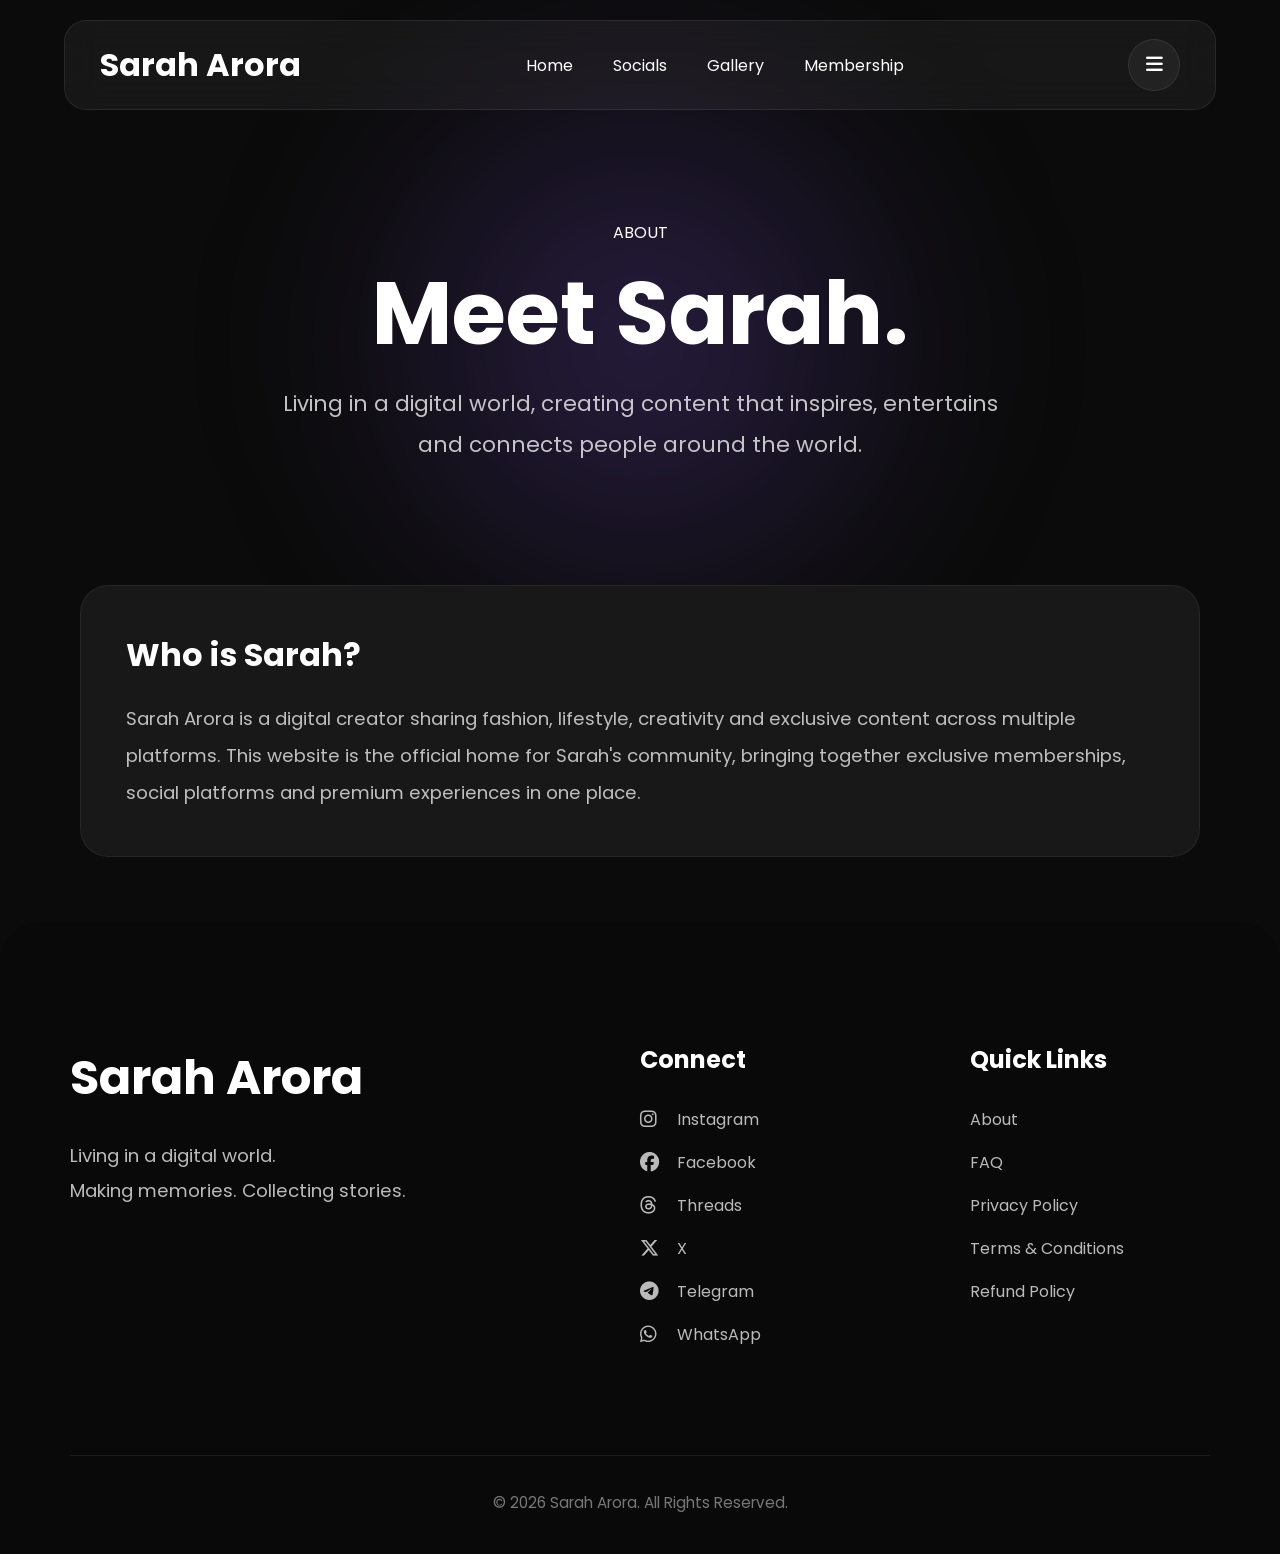
==== pages/about.html @ 8833f7be "Frontend v1.0 complete" ====
<!DOCTYPE html>
<html lang="en">

<head>

    <meta charset="UTF-8">

    <meta name="viewport" content="width=device-width, initial-scale=1.0">

    <title>About • Sarah Arora</title>

    <link rel="stylesheet" href="../css/style.css">

    <link rel="stylesheet" href="../css/animations.css">

    <link rel="stylesheet" href="../css/responsive.css">

    <link rel="stylesheet" href="../css/pages.css">

    <link rel="stylesheet"
    href="https://cdnjs.cloudflare.com/ajax/libs/font-awesome/6.7.2/css/all.min.css">

</head>

<body>

<header id="header">

    <nav class="navbar">

        <a href="../index.html" class="logo">
            Sarah Arora
        </a>

        <ul class="nav-links">

            <li><a href="../index.html">Home</a></li>

            <li><a href="../index.html#socials">Socials</a></li>

            <li><a href="../index.html#gallery">Gallery</a></li>

            <li><a href="../index.html#membership">Membership</a></li>

        </ul>

        <div class="menu-wrapper">

            <button class="menu-btn" id="menuBtn">

                <i class="fa-solid fa-bars"></i>

            </button>

            <div class="dropdown-menu" id="dropdownMenu">

                <a href="about.html">About</a>

                <a href="faq.html">FAQ</a>

                <a href="privacy.html">Privacy Policy</a>

                <a href="terms.html">Terms & Conditions</a>

                <a href="refund.html">Refund Policy</a>

                <hr>

                <a href="https://www.instagram.com/sarah_dazzling/" target="_blank" rel="noopener noreferrer">Instagram</a>

                <a href="https://www.facebook.com/profile.php?id=61591125192509" target="_blank" rel="noopener noreferrer">Facebook</a>

                <a href="https://www.threads.com/@sarah_dazzling" target="_blank" rel="noopener noreferrer">Threads</a>

                <a href="https://x.com/SarahAroralaiz" target="_blank" rel="noopener noreferrer">X</a>

                <a href="https://telegram.me/sarah_dazzling_public" target="_blank" rel="noopener noreferrer">Telegram</a>

                <a href="https://whatsapp.com/channel/0029Vb7tfOIId7nJnVP5ef2T" target="_blank" rel="noopener noreferrer">WhatsApp</a>

            </div>

        </div>

    </nav>

</header>

<main>

<section class="page-hero">

    <span class="section-tag reveal">

        ABOUT

    </span>

    <h1 class="reveal delay-1">

        Meet Sarah.

    </h1>

    <p class="reveal delay-2">

        Living in a digital world,
        creating content that inspires,
        entertains and connects people
        around the world.

    </p>

</section>

<section class="page-content">

    <div class="content-box reveal">

        <h2>

            Who is Sarah?

        </h2>

        <p>

            Sarah Arora is a digital creator sharing fashion, lifestyle,
            creativity and exclusive content across multiple platforms.

            This website is the official home for Sarah's community,
            bringing together exclusive memberships,
            social platforms and premium experiences in one place.

        </p>

    </div>

</section>

</main>

<footer>

    <div class="footer-container">

        <!-- Brand -->

        <div class="footer-column">

            <h2>Sarah Arora</h2>

            <p>
                Living in a digital world.<br>
                Making memories. Collecting stories.
            </p>

        </div>

        <!-- Socials -->

        <div class="footer-column">

            <h3>Connect</h3>

            <a href="https://www.instagram.com/sarah_dazzling/"
                target="_blank"
                rel="noopener noreferrer">
                <i class="fa-brands fa-instagram"></i>
                Instagram
            </a>

            <a href="https://www.facebook.com/profile.php?id=61591125192509"
                target="_blank"
                rel="noopener noreferrer">
                <i class="fa-brands fa-facebook"></i>
                Facebook
            </a>

            <a href="https://www.threads.com/@sarah_dazzling"
                target="_blank"
                rel="noopener noreferrer">
                <i class="fa-brands fa-threads"></i>
                Threads
            </a>

            <a href="https://x.com/SarahAroralaiz"
                target="_blank"
                rel="noopener noreferrer">
                <i class="fa-brands fa-x-twitter"></i>
                X
            </a>

            <a href="https://telegram.me/sarah_dazzling_public"
                target="_blank"
                rel="noopener noreferrer">
                <i class="fa-brands fa-telegram"></i>
                Telegram
            </a>

            <a href="https://whatsapp.com/channel/0029Vb7tfOIId7nJnVP5ef2T"
                target="_blank"
                rel="noopener noreferrer">
                <i class="fa-brands fa-whatsapp"></i>
                WhatsApp
            </a>

        </div>

        <!-- Quick Links -->

        <div class="footer-column">

            <h3>Quick Links</h3>

            <a href="about.html">About</a>

            <a href="faq.html">FAQ</a>

            <a href="privacy.html">Privacy Policy</a>

            <a href="terms.html">Terms & Conditions</a>

            <a href="refund.html">Refund Policy</a>

        </div>

    </div>

    <div class="footer-bottom">

        © 2026 Sarah Arora. All Rights Reserved.

    </div>

</footer>

<script src="../js/main.js"></script>
<script src="../js/gallery.js"></script>
<script src="../js/animations.js"></script>

</body>

</html>
---- css/style.css ----
/* ===========================
   GOOGLE FONT
=========================== */

@import url('https://fonts.googleapis.com/css2?family=Poppins:wght@300;400;500;600;700&display=swap');

/* ===========================
   RESET
=========================== */

*{
    margin:0;
    padding:0;
    box-sizing:border-box;
}

html{
    scroll-behavior:smooth;
}

body{

    font-family:'Poppins',sans-serif;

    background:#090909;

    color:#ffffff;

}

/*==========================
NAVBAR
==========================*/

header{

    position:fixed;

    top:0;

    left:0;

    width:100%;

    z-index:1000;

    transition:transform .4s ease;

}

header.hide{

    transform:translateY(-120%);

}

.navbar{

    width:90%;

    max-width:1400px;

    margin:20px auto;

    padding:18px 35px;

    display:flex;

    justify-content:space-between;

    align-items:center;

    background:rgba(255,255,255,.05);

    backdrop-filter:blur(18px);

    border:1px solid rgba(255,255,255,.08);

    border-radius:22px;

}

.logo{

    color:#fff;

    text-decoration:none;

    font-size:2rem;

    font-weight:700;

}

.nav-links{

    list-style:none;

    display:flex;

    gap:40px;

}

.nav-links a{

    text-decoration:none;

    color:#fff;

    transition:.3s;

}

.nav-links a:hover{

    color:#8b5cf6;

}

/*==========================
MENU BUTTON
==========================*/

.menu-wrapper{

    position:relative;

}

.menu-btn{

    width:52px;

    height:52px;

    border:none;

    border-radius:50%;

    background:rgba(255,255,255,.05);

    border:1px solid rgba(255,255,255,.08);

    color:#fff;

    font-size:1.2rem;

    cursor:pointer;

    transition:.35s;

}

.menu-btn:hover{

    background:#8b5cf6;

    transform:translateY(-3px) rotate(90deg);

    box-shadow:0 0 30px rgba(139,92,246,.45);

}

/*==========================
DROPDOWN
==========================*/

.dropdown-menu{

    position:absolute;

    top:70px;

    right:0;

    width:260px;

    background:rgba(18,18,18,.92);

    backdrop-filter:blur(20px);

    border:1px solid rgba(255,255,255,.08);

    border-radius:22px;

    padding:18px;

    display:flex;

    flex-direction:column;

    gap:5px;

    opacity:0;

    visibility:hidden;

    transform:translateY(-20px);

    transition:.35s ease;

}

.dropdown-menu.show{

    opacity:1;

    visibility:visible;

    transform:translateY(0);

}

.dropdown-menu a{

    color:#fff;

    text-decoration:none;

    padding:14px 16px;

    border-radius:12px;

    transition:.3s;

}

.dropdown-menu a:hover{

    background:rgba(139,92,246,.15);

    color:#8b5cf6;

    transform:translateX(8px);

}

.dropdown-menu hr{

    border:none;

    border-top:1px solid rgba(255,255,255,.08);

    margin:8px 0;

}

/* ====================================
   HERO
==================================== */

#hero{

    height:100vh;

    overflow:hidden;

    position:relative;

}

.hero-image{

    position:absolute;

    inset:0;

    will-change:transform;

}

.hero-image img{

    width:100%;

    height:100%;

    object-fit:cover;

    display:block;

}

.hero-overlay{

    position:absolute;

    inset:0;

    background:

    linear-gradient(
        to right,
        rgba(0,0,0,.15),
        rgba(0,0,0,.10),
        rgba(0,0,0,.55)
    ),

    linear-gradient(
        to top,
        rgba(0,0,0,.45),
        transparent 35%
    );

    z-index:5;

}

.hero-content{

    position:absolute;

    top:35%;

    right:3%;

    transform:translateY(-50%);

    z-index:10;

    width:700px;

    text-align:right;

}

.hero-content h1{

    font-size:10rem;

    line-height:1.0;

    font-weight:700;

    margin-bottom:10px;

    color:#f8f8f8;

}

.hero-content p{

    font-size:2rem;

    font-weight:200;

    line-height:1.8;

    color:rgba(255,255,255,.85);

}

/*====================================
HERO LOAD ANIMATION
====================================*/

.hero-title{

    opacity:0;

    transform:translateY(60px);

    animation:titleReveal .9s ease forwards;

    animation-delay:.3s;

}

.hero-subtitle{

    opacity:0;

    transform:translateY(60px);

    animation:titleReveal .9s ease forwards;

    animation-delay:.6s;

}

@keyframes titleReveal{

    from{

        opacity:0;

        transform:translateY(60px);

    }

    to{

        opacity:1;

        transform:translateY(0);

    }

}

/*====================================
INTRO SECTION
====================================*/

#intro{

    min-height:100vh;

    background:#090909;

    position:relative;

    z-index:5;

    margin-top:-120px;

    border-radius:40px 40px 0 0;

    display:flex;

    justify-content:center;

    align-items:center;

    padding:200px 40px;

}

.intro-container{

    max-width:900px;

    margin:auto;

    text-align:center;

}

.intro-tag{

    display:inline-block;

    letter-spacing:6px;

    color:#8d8d8d;

    font-size:.8rem;

    margin-bottom:20px;

    text-transform:uppercase;

}

.intro-container h2{

    font-size:5rem;

    line-height:1;

    margin-bottom:30px;

    font-weight:700;

    color:#f8f8f8;

}

.intro-container p{

    max-width:700px;

    margin:auto;

    font-size:1.5rem;

    line-height:1.9;

    font-weight:300;

    color:rgba(255,255,255,.75);

}

.delay-1{

    transition-delay:.15s;

}

.delay-2{

    transition-delay:.3s;

}

/*====================================
SOCIALS
====================================*/

#socials{

    min-height:100vh;
    background:#141414;
    position:relative;
    z-index:20;
    margin-top:-120px;
    border-radius:40px 40px 0 0;

    display:flex;
    justify-content:center;
    align-items:center;

    padding:180px 60px;

}

.socials-container{

    width:100%;
    max-width:1450px;
    text-align:center;

}

.socials-container h2{

    font-size:4.5rem;
    margin:20px 0;

}

.socials-container p{

    font-size:1.4rem;
    color:rgba(255,255,255,.7);
    margin-bottom:80px;

}

.social-grid{

    display:grid;
    grid-template-columns:repeat(3,1fr);
    gap:30px;

}

.social-card{

    position:relative;

    display:flex;
    align-items:center;
    justify-content:center;
    gap:18px;

    text-decoration:none;

    color:#fff;

    padding:35px;

    border-radius:24px;

    background:rgba(255,255,255,.05);

    border:1px solid rgba(255,255,255,.08);

    backdrop-filter:blur(18px);

    overflow:hidden;

    transition:.4s ease;

}

/* Animated Glow */

.social-card::before{

    content:"";

    position:absolute;

    inset:-2px;

    border-radius:24px;

    opacity:0;

    filter:blur(30px);

    transition:.4s;

    z-index:0;

}

/* Content */

.social-card i,
.social-card span{

    position:relative;

    z-index:2;

    transition:.35s;

}

.social-card i{

    font-size:2rem;

}

.social-card span{

    font-size:1.25rem;

    font-weight:500;

}

/* Hover */

.social-card:hover{

    transform:translateY(-12px) scale(1.02);

}

.social-card:hover i{

    transform:scale(1.25) rotate(-8deg);

}

.social-card:hover span{

    letter-spacing:1px;

}

/*==========================
INSTAGRAM
==========================*/

.instagram:hover{

    border-color:#E1306C;

}

.instagram::before{

    background:#E1306C;

}

.instagram:hover::before{

    opacity:.18;

}

.instagram:hover i{

    color:#E1306C;

}

/*==========================
FACEBOOK
==========================*/

.facebook:hover{

    border-color:#1877F2;

}

.facebook::before{

    background:#1877F2;

}

.facebook:hover::before{

    opacity:.18;

}

.facebook:hover i{

    color:#1877F2;

}

/*==========================
THREADS
==========================*/

.threads:hover{

    border-color:#ffffff;

}

.threads::before{

    background:#ffffff;

}

.threads:hover::before{

    opacity:.15;

}

/*==========================
X
==========================*/

.x:hover{

    border-color:#cccccc;

}

.x::before{

    background:#ffffff;

}

.x:hover::before{

    opacity:.15;

}

/*==========================
TELEGRAM
==========================*/

.telegram:hover{

    border-color:#229ED9;

}

.telegram::before{

    background:#229ED9;

}

.telegram:hover::before{

    opacity:.18;

}

.telegram:hover i{

    color:#229ED9;

}

/*==========================
WHATSAPP
==========================*/

.whatsapp:hover{

    border-color:#25D366;

}

.whatsapp::before{

    background:#25D366;

}

.whatsapp:hover::before{

    opacity:.18;

}

.whatsapp:hover i{

    color:#25D366;

}

.delay-3{
    transition-delay:.45s;
}

.delay-4{
    transition-delay:.60s;
}

.delay-5{
    transition-delay:.75s;
}

/*====================================
GALLERY
====================================*/

#gallery{

    min-height:100vh;

    background:#181818;

    position:relative;

    z-index:30;

    margin-top:-120px;

    border-radius:40px 40px 0 0;

    padding:180px 60px;

}

.gallery-container{

    max-width:1500px;

    margin:auto;

    text-align:center;

}

.gallery-container h2{

    font-size:4.5rem;

    margin:20px 0;

}

.gallery-container p{

    font-size:1.4rem;

    color:rgba(255,255,255,.75);

    margin-bottom:90px;

}

/*====================================
MASONRY GRID
====================================*/

.gallery-grid{

    column-count:4;

    column-gap:30px;

}

/*====================================
CARD
====================================*/

.gallery-item{

    position:relative;

    margin-bottom:30px;

    break-inside:avoid;

    cursor:zoom-in;

    transition:
        transform .45s ease,
        filter .45s ease,
        box-shadow .45s ease;

    box-shadow:
        0 15px 40px rgba(0,0,0,.28);

}

/*====================================
IMAGE WRAPPER
====================================*/

.gallery-image{

    position:relative;

    overflow:hidden;

    border-radius:24px;

}

/*====================================
IMAGE
====================================*/

.gallery-image img{

    width:100%;

    display:block;

    object-fit:cover;

    transition:
        transform .55s ease,
        filter .55s ease;

}

/*====================================
AMBIENT GLOW
====================================*/

.gallery-item::before{

    content:"";

    position:absolute;

    inset:-20px;

    border-radius:34px;

    opacity:0;

    filter:blur(60px);

    transition:.45s ease;

    z-index:-1;

}

.glow-purple::before{

    background:#8b5cf6;

}

.glow-pink::before{

    background:#ff4da6;

}

.glow-orange::before{

    background:#ff8c42;

}

.glow-blue::before{

    background:#3b82f6;

}

.glow-green::before{

    background:#22c55e;

}

.glow-red::before{

    background:#ef4444;

}

.glow-gold::before{

    background:#facc15;

}

.glow-cyan::before{

    background:#06b6d4;

}

/*====================================
HOVER
====================================*/

.gallery-item:hover{

    transform:
        translateY(-12px)
        rotate(.5deg);

    box-shadow:
        0 35px 80px rgba(0,0,0,.45);

}

.gallery-item:hover img{

    transform:scale(1.08);

    filter:
        brightness(1.08)
        saturate(1.08);

}

.gallery-item:hover::before{

    opacity:.25;

}

/*====================================
RESPONSIVE
====================================*/

@media(max-width:1200px){

    .gallery-grid{

        column-count:3;

    }

}

@media(max-width:768px){

    .gallery-grid{

        column-count:2;

    }

}

@media(max-width:500px){

    .gallery-grid{

        column-count:1;

    }

}

/*====================================
MEMBERSHIP
====================================*/

#membership{

    min-height:100vh;

    background:#101010;

    position:relative;

    z-index:40;

    margin-top:-120px;

    border-radius:40px 40px 0 0;

    display:flex;

    justify-content:center;

    align-items:center;

    padding:180px 70px;

}

.membership-container{

    width:100%;

    max-width:1450px;

    display:grid;

    grid-template-columns:1fr 1fr;

    gap:100px;

    align-items:center;

}

/*====================================
LEFT
====================================*/

.membership-left h2{

    font-size:5rem;

    line-height:1;

    margin:25px 0;

}

.membership-left p{

    max-width:560px;

    font-size:1.4rem;

    line-height:1.9;

    font-weight:300;

    color:rgba(255,255,255,.72);

    margin-bottom:50px;

}

.price{

    font-size:5.5rem;

    font-weight:700;

    color:#ffffff;

}

.price span{

    display:block;

    font-size:1.4rem;

    font-weight:300;

    color:#bfbfbf;

    margin-top:10px;

}

/*====================================
RIGHT CARD
====================================*/

.membership-right{

    background:rgba(255,255,255,.05);

    border:1px solid rgba(255,255,255,.08);

    backdrop-filter:blur(18px);

    border-radius:30px;

    padding:55px;

    transition:.45s ease;

}

.membership-right:hover{

    transform:translateY(-12px);

    border-color:#8b5cf6;

    box-shadow:0 30px 80px rgba(139,92,246,.22);

}

.membership-right h3{

    font-size:2rem;

    margin-bottom:35px;

}

.membership-right ul{

    list-style:none;

    margin-bottom:45px;

}

.membership-right li{

    font-size:1.25rem;

    padding:18px 0;

    color:rgba(255,255,255,.88);

    border-bottom:1px solid rgba(255,255,255,.06);

}

.membership-btn{

    display:flex;

    justify-content:center;

    align-items:center;

    text-decoration:none;

    width:100%;

    padding:20px;

    border-radius:18px;

    background:linear-gradient(135deg,#8b5cf6,#6d28d9);

    color:#fff;

    font-size:1.25rem;

    font-weight:600;

    transition:.35s ease;

}

.membership-btn:hover{

    transform:scale(1.03);

    box-shadow:0 0 35px rgba(139,92,246,.45);

}

/*====================================
FOOTER
====================================*/

footer{

    background:#090909;

    position:relative;

    z-index:50;

    margin-top:-120px;

    border-radius:40px 40px 0 0;

    padding:120px 70px 40px;

}

.footer-container{

    max-width:1450px;

    margin:auto;

    display:grid;

    grid-template-columns:2fr 1fr 1fr;

    gap:90px;

}

.footer-column h2{

    font-size:3rem;

    margin-bottom:25px;

}

.footer-column h3{

    font-size:1.5rem;

    margin-bottom:30px;

}

.footer-column p{

    color:rgba(255,255,255,.72);

    font-size:1.15rem;

    line-height:1.9;

    max-width:350px;

}

/* Links */

.footer-column a{

    display:flex;

    align-items:center;

    gap:15px;

    color:rgba(255,255,255,.72);

    text-decoration:none;

    margin-bottom:18px;

    transition:.35s ease;

}

.footer-column a i{

    width:22px;

    font-size:1.2rem;

    transition:.35s ease;

}

/* Hover */

.footer-column a:hover{

    color:#ffffff;

    transform:translateX(10px);

}

/* Brand Colors */

.footer-column a:hover .fa-instagram{

    color:#E1306C;

}

.footer-column a:hover .fa-facebook{

    color:#1877F2;

}

.footer-column a:hover .fa-threads{

    color:#ffffff;

}

.footer-column a:hover .fa-x-twitter{

    color:#ffffff;

}

.footer-column a:hover .fa-telegram{

    color:#229ED9;

}

.footer-column a:hover .fa-whatsapp{

    color:#25D366;

}

/* Bottom */

.footer-bottom{

    margin-top:90px;

    padding-top:35px;

    border-top:1px solid rgba(255,255,255,.08);

    text-align:center;

    color:rgba(255,255,255,.45);

    font-size:.95rem;

}

/*====================================
FLOATING SUBSCRIBE BUTTON
====================================*/

#floatingSubscribe{

    position:fixed;

    right:40px;

    bottom:40px;

    z-index:999;

    display:flex;

    justify-content:center;

    align-items:center;

    padding:18px 34px;

    border-radius:50px;

    background:linear-gradient(135deg,#8b5cf6,#6d28d9);

    color:#fff;

    text-decoration:none;

    font-size:1.05rem;

    font-weight:600;

    box-shadow:0 15px 40px rgba(139,92,246,.45);

    transition:
        opacity .35s ease,
        transform .35s ease;

}

#floatingSubscribe:hover{

    transform:translateY(-6px);

    box-shadow:0 20px 60px rgba(139,92,246,.55);

}

#floatingSubscribe.hide{

    opacity:0;

    pointer-events:none;

    transform:translateY(25px);

}

/*====================================
LOADER
====================================*/

#loader{

    position:fixed;

    inset:0;

    display:flex;

    justify-content:center;

    align-items:center;

    background:#090909;

    z-index:99999;

    transition:
        opacity .8s ease,
        visibility .8s ease;

}

#loader.hide{

    opacity:0;

    visibility:hidden;

    pointer-events:none;

}

#loader h1{

    font-size:9rem;

    line-height:.9;

    text-align:center;

    font-weight:700;

    color:#fff;

    user-select:none;

    letter-spacing:-4px;

    animation:breathe 2.5s ease-in-out infinite;

}

@keyframes breathe{

    0%{

        transform:scale(.97);

        opacity:.55;

    }

    50%{

        transform:scale(1.03);

        opacity:1;

    }

    100%{

        transform:scale(.97);

        opacity:.55;

    }

}

/*====================================
SCROLL PROGRESS BAR
====================================*/

#scrollProgress{

    position:fixed;

    top:0;

    left:0;

    width:0%;

    height:3px;

    background:linear-gradient(
        90deg,
        #8b5cf6,
        #a855f7
    );

    z-index:999999;

    transition:width .08s linear;

}
---- css/animations.css ----
/*====================================
SCROLL REVEAL
====================================*/

.reveal{

    opacity:0;

    transform:translateY(60px);

    filter:blur(10px);

    transition:

    opacity .8s ease,

    transform .8s ease,

    filter .8s ease;

}

.reveal.active{

    opacity:1;

    transform:translateY(0);

    filter:blur(0);

}
---- css/responsive.css ----
/*====================================
RESPONSIVE HERO
====================================*/

@media(max-width:1200px){

    .hero-content{

        width:520px;

        right:5%;

    }

    .hero-content h1{

        font-size:7rem;

    }

    .hero-content p{

        font-size:1.6rem;

    }

}

@media(max-width:992px){

    .hero{

        height:100vh;

    }

    .hero-content{

        width:90%;

        right:50%;

        top:58%;

        transform:translate(50%,-50%);

        text-align:center;

    }

    .hero-content h1{

        font-size:5.5rem;

    }

    .hero-content p{

        font-size:1.35rem;

        line-height:1.7;

    }

}

@media(max-width:768px){

    .hero-content h1{

        font-size:4.2rem;

    }

    .hero-content p{

        font-size:1.1rem;

    }

}

@media(max-width:480px){

    .hero-content{

        width:92%;

    }

    .hero-content h1{

        font-size:3.3rem;

        line-height:.95;

    }

    .hero-content p{

        font-size:1rem;

        line-height:1.6;

    }

}

/*====================================
RESPONSIVE INTRO
====================================*/

@media(max-width:1200px){

    #intro{

        padding:180px 50px;

    }

    .intro-container{

        max-width:800px;

    }

    .intro-container h2{

        font-size:4.2rem;

    }

    .intro-container p{

        font-size:1.3rem;

    }

}

@media(max-width:992px){

    #intro{

        padding:150px 40px;

    }

    .intro-container{

        max-width:700px;

    }

    .intro-container h2{

        font-size:3.6rem;

    }

    .intro-container p{

        font-size:1.2rem;

        line-height:1.8;

    }

}

@media(max-width:768px){

    #intro{

        padding:120px 30px;

        margin-top:-80px;

        border-radius:30px 30px 0 0;

    }

    .intro-tag{

        letter-spacing:4px;

        font-size:.75rem;

    }

    .intro-container h2{

        font-size:3rem;

    }

    .intro-container p{

        font-size:1.05rem;

        line-height:1.8;

    }

}

@media(max-width:480px){

    #intro{

        padding:100px 22px;

        margin-top:-60px;

        border-radius:24px 24px 0 0;

    }

    .intro-tag{

        letter-spacing:3px;

        font-size:.7rem;

    }

    .intro-container h2{

        font-size:2.4rem;

        margin-bottom:20px;

    }

    .intro-container p{

        font-size:.98rem;

        line-height:1.7;

    }

}

/*====================================
RESPONSIVE SOCIALS
====================================*/

@media(max-width:1200px){

    #socials{

        padding:180px 50px;

    }

    .social-grid{

        grid-template-columns:repeat(2,1fr);

        gap:25px;

    }

}

@media(max-width:992px){

    #socials{

        padding:150px 40px;

    }

    .socials-container h2{

        font-size:3.8rem;

    }

    .socials-container p{

        font-size:1.2rem;

        margin-bottom:60px;

    }

    .social-card{

        padding:30px;

    }

}

@media(max-width:768px){

    #socials{

        padding:120px 30px;

        margin-top:-80px;

        border-radius:30px 30px 0 0;

    }

    .socials-container h2{

        font-size:3rem;

    }

    .socials-container p{

        font-size:1rem;

    }

    .social-grid{

        grid-template-columns:1fr;

        gap:20px;

    }

    .social-card{

        justify-content:flex-start;

        padding:24px 28px;

    }

    .social-card i{

        font-size:1.7rem;

    }

    .social-card span{

        font-size:1.1rem;

    }

}

@media(max-width:480px){

    #socials{

        padding:100px 22px;

        margin-top:-60px;

        border-radius:24px 24px 0 0;

    }

    .socials-container h2{

        font-size:2.4rem;

    }

    .socials-container p{

        font-size:.95rem;

        margin-bottom:45px;

    }

    .social-card{

        padding:22px;

        border-radius:18px;

    }

    .social-card i{

        font-size:1.5rem;

    }

    .social-card span{

        font-size:1rem;

    }

}

/*====================================
RESPONSIVE GALLERY
====================================*/

@media(max-width:1200px){

    #gallery{

        padding:180px 50px;

    }

    .gallery-grid{

        column-count:3;

        column-gap:24px;

    }

}

@media(max-width:992px){

    #gallery{

        padding:150px 40px;

    }

    .gallery-container h2{

        font-size:3.8rem;

    }

    .gallery-container p{

        font-size:1.2rem;

        margin-bottom:60px;

    }

    .gallery-grid{

        column-count:2;

        column-gap:22px;

    }

    .gallery-item{

        margin-bottom:22px;

    }

}

@media(max-width:768px){

    #gallery{

        padding:120px 30px;

        margin-top:-80px;

        border-radius:30px 30px 0 0;

    }

    .gallery-container h2{

        font-size:3rem;

    }

    .gallery-container p{

        font-size:1rem;

        margin-bottom:45px;

    }

    .gallery-grid{

        column-count:2;

        column-gap:16px;

    }

    .gallery-item{

        margin-bottom:16px;

    }

    .gallery-image{

        border-radius:18px;

    }

}

@media(max-width:480px){

    #gallery{

        padding:100px 20px;

        margin-top:-60px;

        border-radius:24px 24px 0 0;

    }

    .gallery-container h2{

        font-size:2.4rem;

    }

    .gallery-container p{

        font-size:.95rem;

        margin-bottom:35px;

    }

    .gallery-grid{

        column-count:2;

        column-gap:12px;

    }

    .gallery-item{

        margin-bottom:12px;

    }

    .gallery-image{

        border-radius:14px;

    }

}

/*====================================
RESPONSIVE MEMBERSHIP
====================================*/

@media(max-width:1200px){

    #membership{

        padding:180px 50px;

    }

    .membership-container{

        gap:70px;

    }

    .membership-left h2{

        font-size:4.3rem;

    }

}

@media(max-width:992px){

    #membership{

        padding:150px 40px;

    }

    .membership-container{

        grid-template-columns:1fr;

        gap:60px;

    }

    .membership-left{

        text-align:center;

    }

    .membership-left p{

        max-width:700px;

        margin:0 auto 45px;

    }

    .price{

        font-size:5rem;

    }

    .membership-right{

        max-width:700px;

        margin:auto;

        width:100%;

    }

}

@media(max-width:768px){

    #membership{

        padding:120px 30px;

        margin-top:-80px;

        border-radius:30px 30px 0 0;

    }

    .membership-left h2{

        font-size:3.3rem;

    }

    .membership-left p{

        font-size:1.1rem;

        line-height:1.8;

    }

    .price{

        font-size:4rem;

    }

    .price span{

        font-size:1.1rem;

    }

    .membership-right{

        padding:35px;

        border-radius:24px;

    }

    .membership-right h3{

        font-size:1.8rem;

    }

    .membership-right li{

        font-size:1.05rem;

        padding:16px 0;

    }

    .membership-btn{

        padding:18px;

        font-size:1.1rem;

    }

}

@media(max-width:480px){

    #membership{

        padding:100px 20px;

        margin-top:-60px;

        border-radius:24px 24px 0 0;

    }

    .membership-left h2{

        font-size:2.6rem;

    }

    .membership-left p{

        font-size:.95rem;

    }

    .price{

        font-size:3.4rem;

    }

    .price span{

        font-size:1rem;

    }

    .membership-right{

        padding:25px;

        border-radius:20px;

    }

    .membership-right h3{

        font-size:1.5rem;

    }

    .membership-right li{

        font-size:.95rem;

    }

    .membership-btn{

        font-size:1rem;

        padding:16px;

    }

}

/*====================================
RESPONSIVE FOOTER
====================================*/

@media(max-width:1200px){

    footer{

        padding:110px 50px 40px;

    }

    .footer-container{

        gap:60px;

    }

}

@media(max-width:992px){

    footer{

        padding:100px 40px 35px;

    }

    .footer-container{

        grid-template-columns:1fr;

        gap:55px;

        text-align:center;

    }

    .footer-column p{

        margin:auto;

    }

    .footer-column a{

        justify-content:center;

    }

}

@media(max-width:768px){

    footer{

        padding:80px 30px 30px;

        margin-top:-80px;

        border-radius:30px 30px 0 0;

    }

    .footer-column h2{

        font-size:2.4rem;

    }

    .footer-column h3{

        font-size:1.35rem;

    }

    .footer-column p{

        font-size:1rem;

        line-height:1.8;

    }

    .footer-column a{

        font-size:1rem;

        margin-bottom:14px;

    }

    .footer-bottom{

        margin-top:60px;

        padding-top:25px;

        font-size:.9rem;

    }

}

@media(max-width:480px){

    footer{

        padding:70px 20px 25px;

        margin-top:-60px;

        border-radius:24px 24px 0 0;

    }

    .footer-column h2{

        font-size:2rem;

    }

    .footer-column h3{

        font-size:1.2rem;

    }

    .footer-column p{

        font-size:.95rem;

    }

    .footer-column a{

        font-size:.95rem;

        gap:10px;

    }

    .footer-column a i{

        font-size:1rem;

    }

    .footer-bottom{

        margin-top:45px;

        font-size:.8rem;

    }

}

/*====================================
RESPONSIVE NAVBAR
====================================*/

@media(max-width:992px){

    .navbar{

        width:94%;

        padding:16px 22px;

    }

    .logo{

        font-size:1.6rem;

    }

    .nav-links{

        display:none;

    }

    .menu-btn{

        width:48px;

        height:48px;

        font-size:1.1rem;

    }

    .dropdown-menu{

        width:100%;

        max-width:320px;

        right:0;

        top:65px;

    }

}

@media(max-width:768px){

    .navbar{

        width:95%;

        margin:15px auto;

        padding:14px 18px;

        border-radius:18px;

    }

    .logo{

        font-size:1.4rem;

    }

    .menu-btn{

        width:44px;

        height:44px;

        font-size:1rem;

    }

    .dropdown-menu{

        width:calc(100vw - 40px);

        max-width:none;

        right:0;

        border-radius:20px;

        padding:16px;

    }

    .dropdown-menu a{

        padding:16px;

        font-size:1rem;

    }

}

@media(max-width:480px){

    .navbar{

        width:94%;

        padding:12px 16px;

        border-radius:16px;

    }

    .logo{

        font-size:1.2rem;

    }

    .menu-btn{

        width:42px;

        height:42px;

    }

    .dropdown-menu{

        width:calc(100vw - 30px);

        top:60px;

        padding:14px;

        border-radius:18px;

    }

    .dropdown-menu a{

        padding:15px;

        font-size:.95rem;

        border-radius:10px;

    }

}
---- css/pages.css ----
/*==================================================
PAGE STYLES
==================================================*/

body{

    background:#0b0b0b;

    color:#fff;

}

/*==================================================
PAGE HERO
==================================================*/

.page-hero{

    position:relative;

    min-height:65vh;

    display:flex;

    flex-direction:column;

    justify-content:center;

    align-items:center;

    text-align:center;

    padding:220px 40px 120px;

    overflow:hidden;

}

/* Animated Background Glow */

.page-hero::before{

    content:"";

    position:absolute;

    width:700px;

    height:700px;

    border-radius:50%;

    background:radial-gradient(circle,#8b5cf640 0%,transparent 70%);

    filter:blur(80px);

    animation:heroGlow 8s ease-in-out infinite alternate;

}

@keyframes heroGlow{

    from{

        transform:translateY(-40px) scale(.9);

    }

    to{

        transform:translateY(40px) scale(1.15);

    }

}

.page-hero>*{

    position:relative;

    z-index:2;

}

.page-hero h1{

    font-size:5.5rem;

    line-height:1;

    margin:25px 0;

    color:#fff;

}

.page-hero p{

    max-width:760px;

    font-size:1.35rem;

    line-height:1.9;

    color:rgba(255,255,255,.75);

}

/*==================================================
CONTENT
==================================================*/

.page-content{

    position:relative;

    max-width:1200px;

    margin:auto;

    padding:0 40px 150px;

}

/*==================================================
CARDS
==================================================*/

.content-box,

.faq-item{

    position:relative;

    overflow:hidden;

    background:#181818;

    border:1px solid rgba(255,255,255,.06);

    border-radius:28px;

    padding:45px;

    margin-bottom:35px;

    transition:.45s ease;

}

/* Purple Ambient Glow */

.content-box::before,

.faq-item::before{

    content:"";

    position:absolute;

    inset:-40px;

    background:#8b5cf6;

    filter:blur(90px);

    opacity:0;

    transition:.45s;

    z-index:0;

}

.content-box>*,

.faq-item>*{

    position:relative;

    z-index:2;

}

.content-box:hover,

.faq-item:hover{

    transform:translateY(-10px);

    border-color:#8b5cf6;

    box-shadow:

        0 35px 80px rgba(0,0,0,.35);

}

.content-box:hover::before,

.faq-item:hover::before{

    opacity:.12;

}

/*==================================================
HEADINGS
==================================================*/

.content-box h2{

    font-size:2rem;

    margin-bottom:22px;

    color:#fff;

}

.faq-item h3{

    font-size:1.7rem;

    margin-bottom:18px;

    color:#fff;

}

/*==================================================
TEXT
==================================================*/

.content-box p,

.faq-item p{

    font-size:1.15rem;

    line-height:2;

    color:rgba(255,255,255,.72);

}

/*==================================================
CUSTOM SCROLLBAR
==================================================*/

::-webkit-scrollbar{

    width:10px;

}

::-webkit-scrollbar-track{

    background:#111;

}

::-webkit-scrollbar-thumb{

    background:#8b5cf6;

    border-radius:50px;

}

::-webkit-scrollbar-thumb:hover{

    background:#a855f7;

}

/*==================================================
RESPONSIVE
==================================================*/

@media(max-width:900px){

    .page-hero{

        padding:180px 25px 80px;

    }

    .page-hero h1{

        font-size:3.8rem;

    }

    .page-hero p{

        font-size:1.1rem;

    }

    .page-content{

        padding:0 20px 100px;

    }

    .content-box,

    .faq-item{

        padding:30px;

    }

}
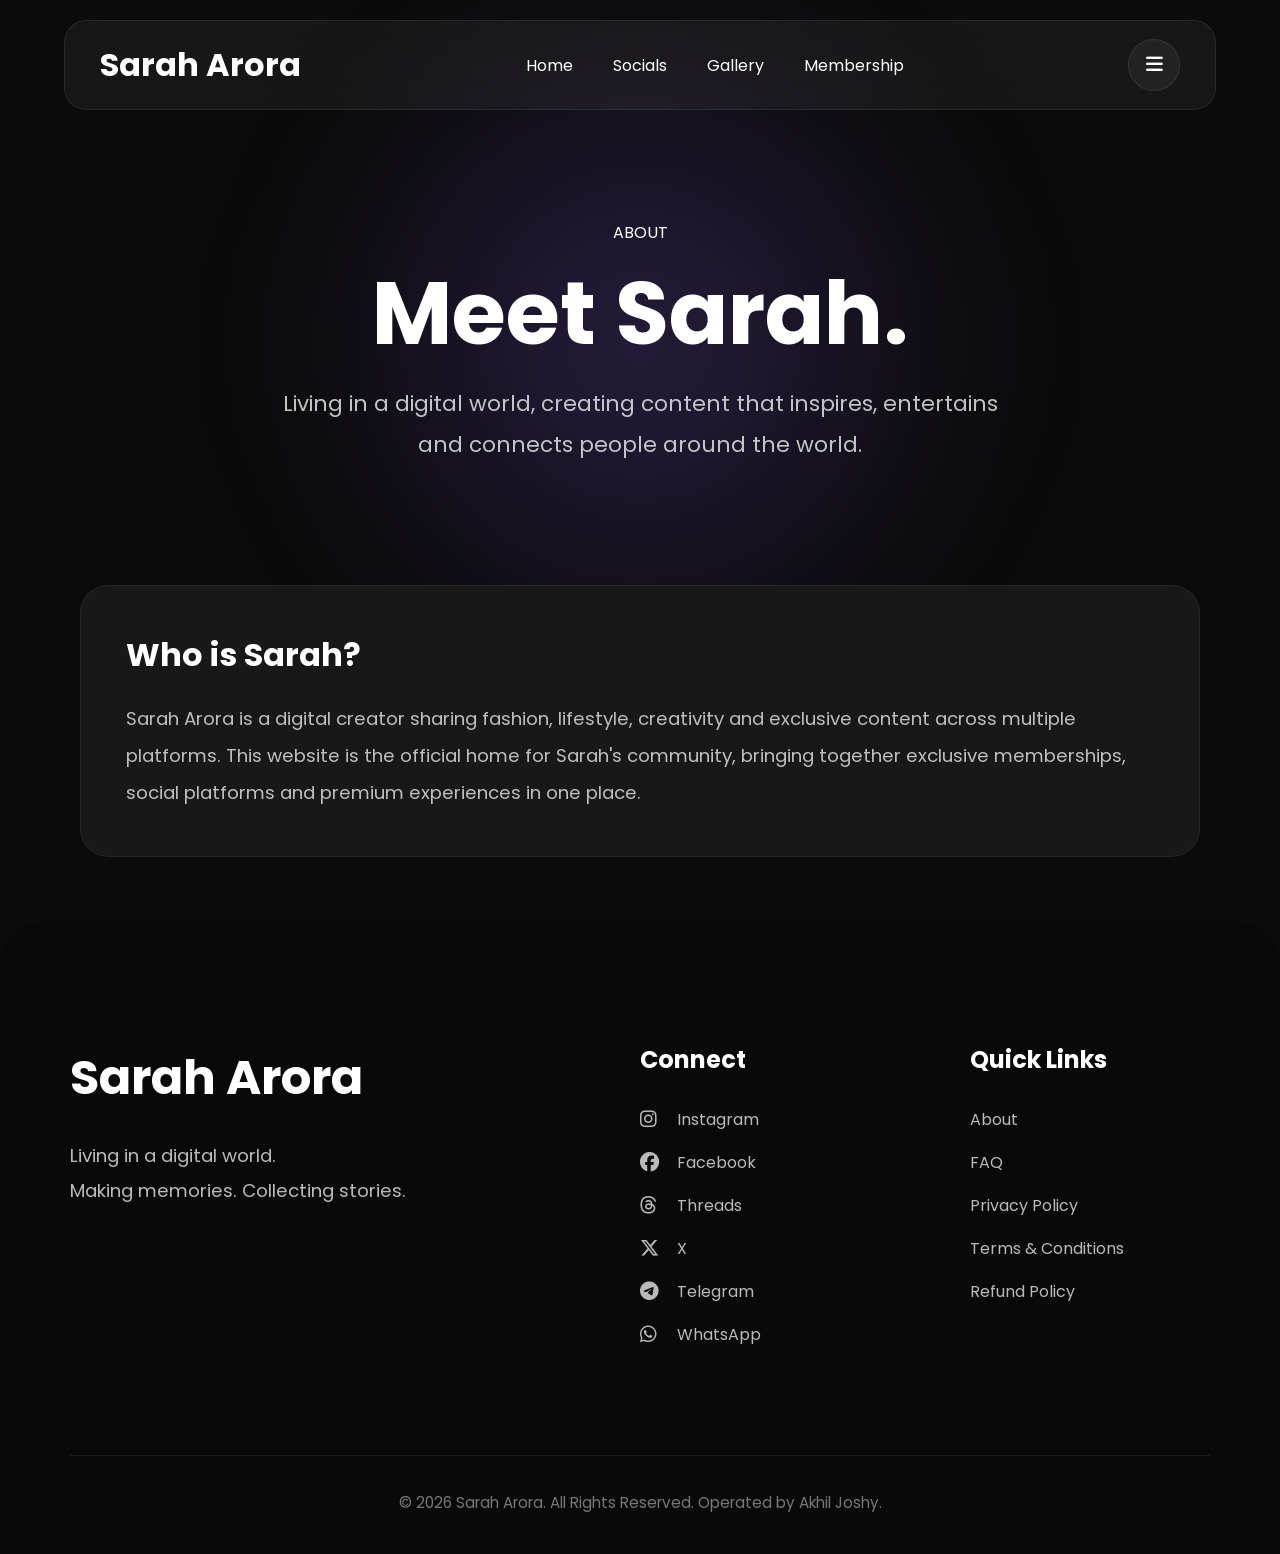
==== commit 0eeef413: "Legal name added" ====
--- a/pages/about.html
+++ b/pages/about.html
@@ -230,6 +230,7 @@
     <div class="footer-bottom">
 
         © 2026 Sarah Arora. All Rights Reserved.
+        Operated by Akhil Joshy.
 
     </div>
 
--- a/css/responsive.css
+++ b/css/responsive.css
@@ -7,7 +7,6 @@
     .hero-content{
 
         width:520px;
-
         right:5%;
 
     }
@@ -34,16 +33,18 @@
 
     }
 
+    .hero-image img{
+
+        object-position:30% center;
+
+    }
+
     .hero-content{
 
         width:90%;
-
         right:50%;
-
         top:58%;
-
         transform:translate(50%,-50%);
-
         text-align:center;
 
     }
@@ -57,7 +58,6 @@
     .hero-content p{
 
         font-size:1.35rem;
-
         line-height:1.7;
 
     }
@@ -66,6 +66,12 @@
 
 @media(max-width:768px){
 
+    .hero-image img{
+
+        object-position:35% center;
+
+    }
+
     .hero-content h1{
 
         font-size:4.2rem;
@@ -82,6 +88,12 @@
 
 @media(max-width:480px){
 
+    .hero-image img{
+
+        object-position:30% center;
+
+    }
+
     .hero-content{
 
         width:92%;
@@ -91,7 +103,6 @@
     .hero-content h1{
 
         font-size:3.3rem;
-
         line-height:.95;
 
     }
@@ -99,7 +110,6 @@
     .hero-content p{
 
         font-size:1rem;
-
         line-height:1.6;
 
     }
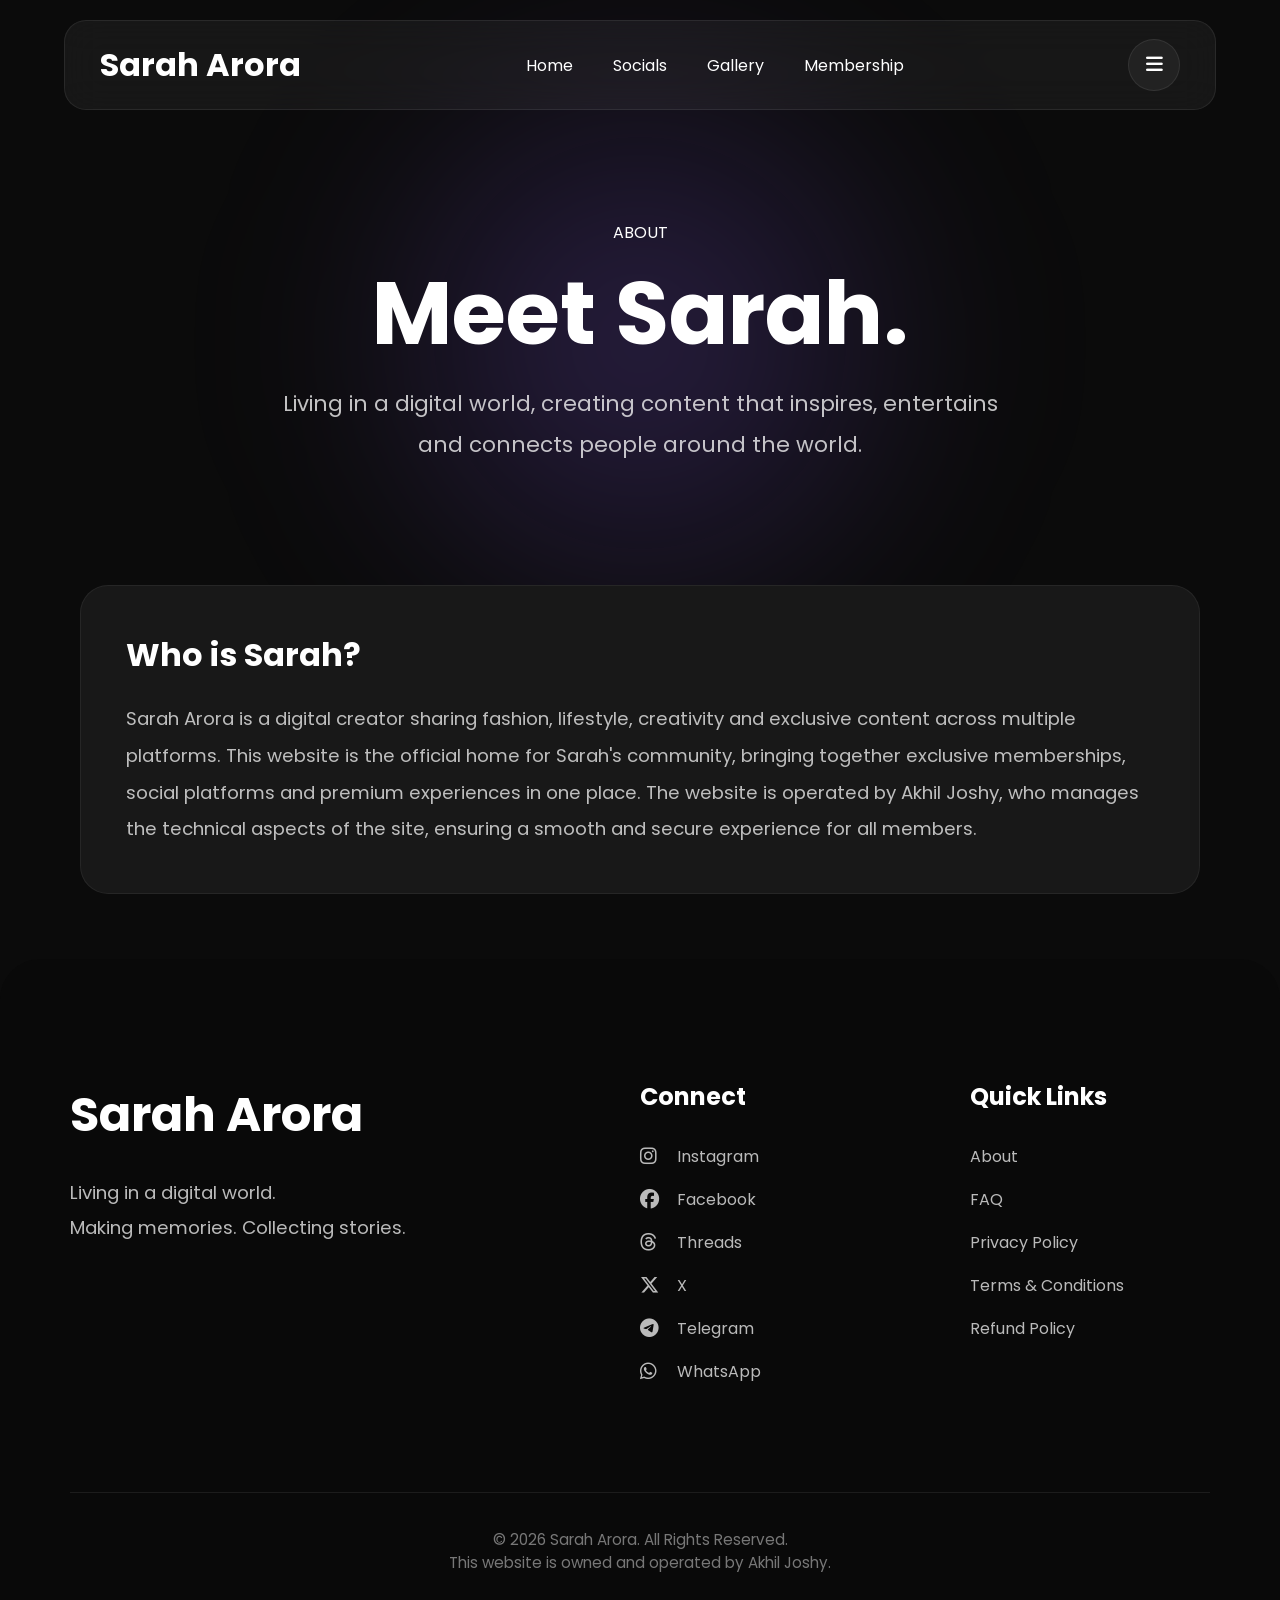
==== commit 33ce5d8a: "Legal name added in multiple places" ====
--- a/pages/about.html
+++ b/pages/about.html
@@ -132,6 +132,8 @@
             bringing together exclusive memberships,
             social platforms and premium experiences in one place.
 
+            The website is operated by Akhil Joshy, who manages the technical
+            aspects of the site, ensuring a smooth and secure experience for all members.
         </p>
 
     </div>
@@ -229,8 +231,9 @@
 
     <div class="footer-bottom">
 
-        © 2026 Sarah Arora. All Rights Reserved.
-        Operated by Akhil Joshy.
+        © 2026 Sarah Arora. All Rights Reserved.<br>
+        This website is owned and operated by Akhil Joshy.
+        
 
     </div>
 
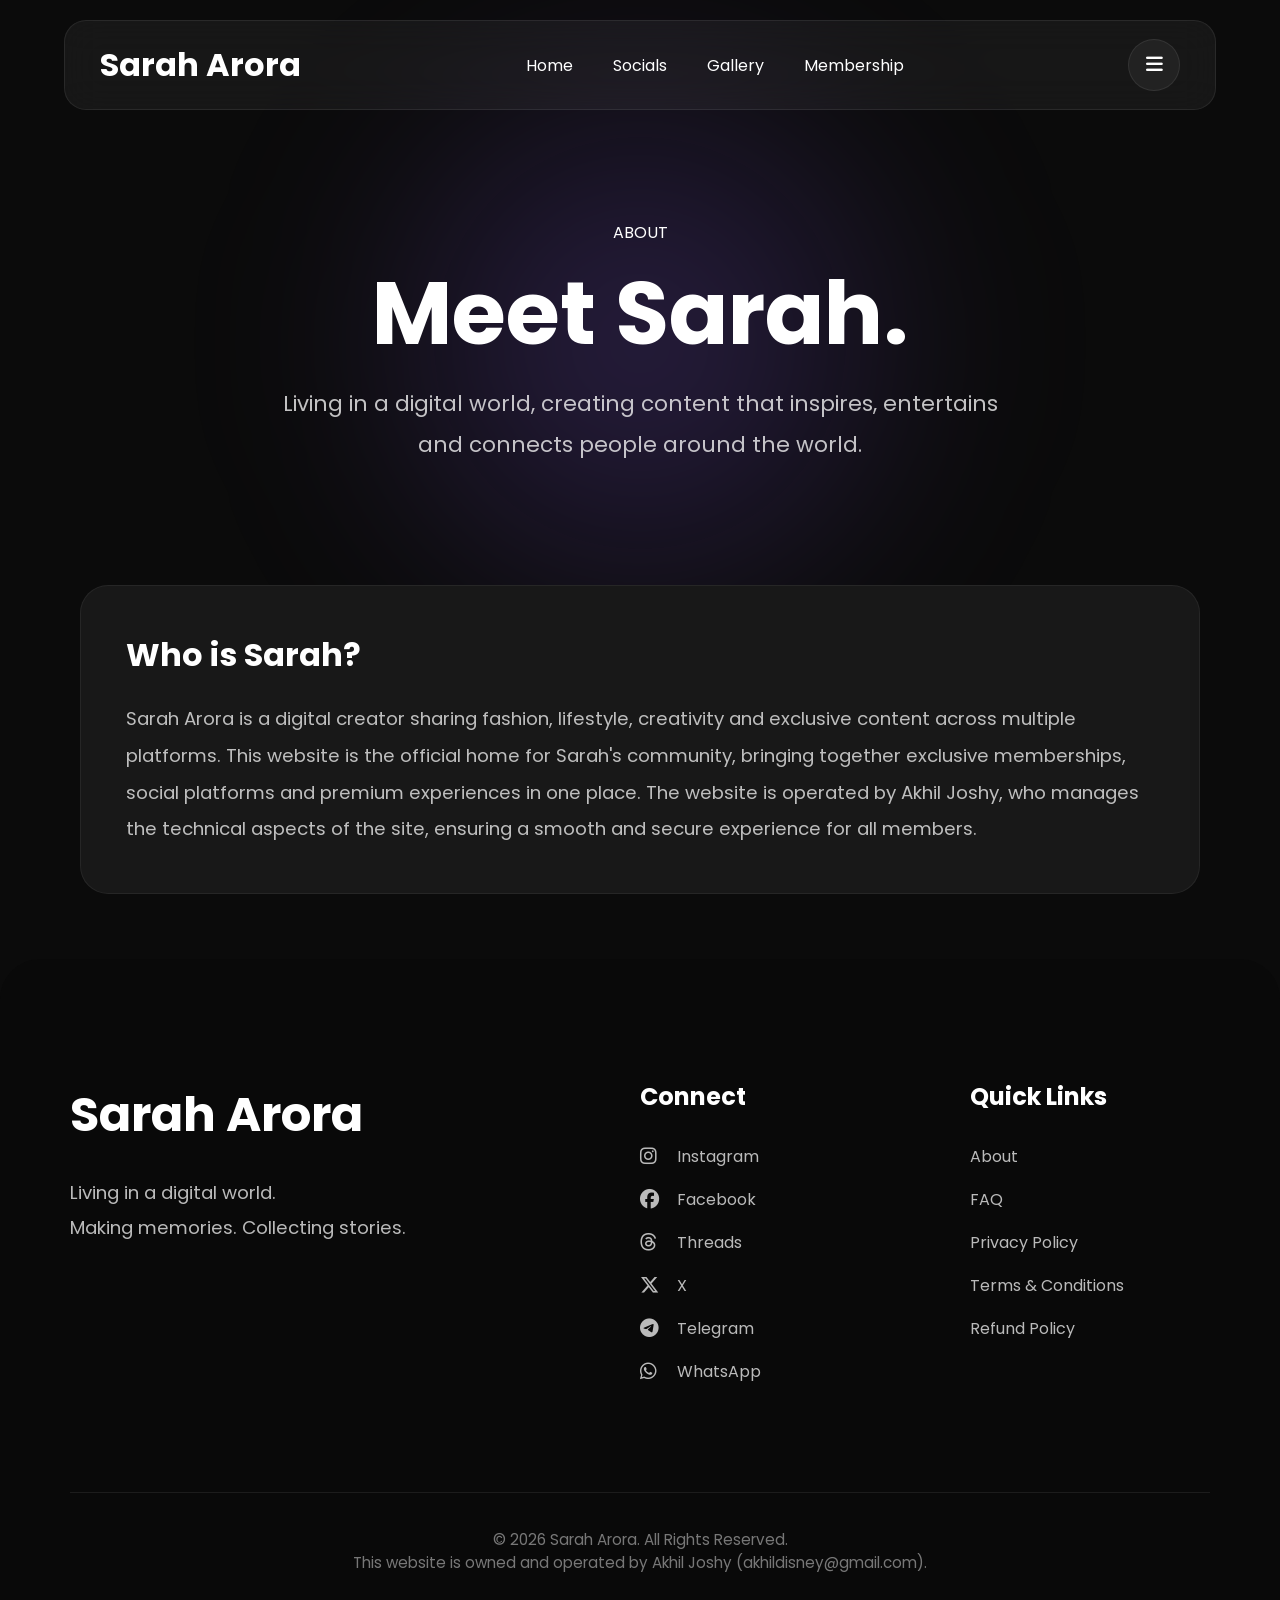
==== commit 649d0063: "Legal name add contact added" ====
--- a/pages/about.html
+++ b/pages/about.html
@@ -232,7 +232,7 @@
     <div class="footer-bottom">
 
         © 2026 Sarah Arora. All Rights Reserved.<br>
-        This website is owned and operated by Akhil Joshy.
+        This website is owned and operated by Akhil Joshy (akhildisney@gmail.com).
         
 
     </div>
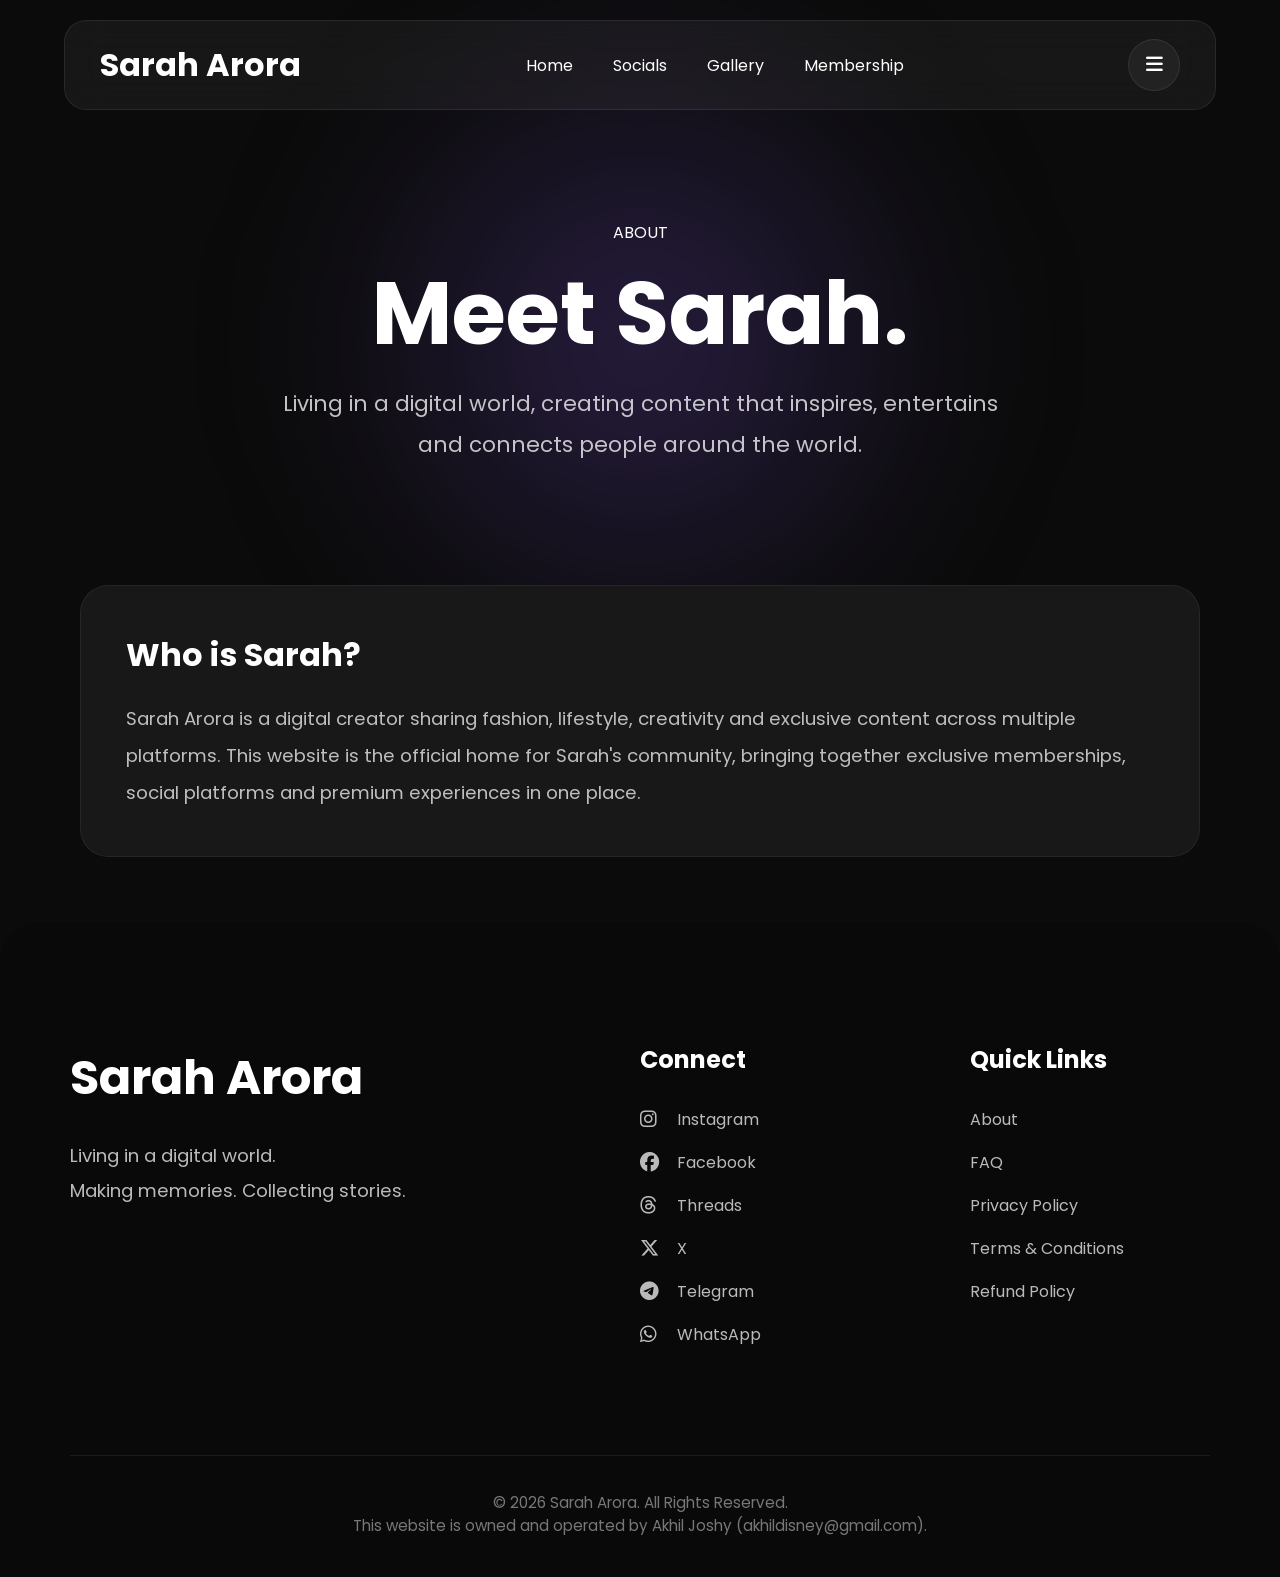
==== commit 5c50f9ab: "Added confirmation window for subcribe" ====
--- a/pages/about.html
+++ b/pages/about.html
@@ -132,8 +132,7 @@
             bringing together exclusive memberships,
             social platforms and premium experiences in one place.
 
-            The website is operated by Akhil Joshy, who manages the technical
-            aspects of the site, ensuring a smooth and secure experience for all members.
+            
         </p>
 
     </div>
--- a/css/style.css
+++ b/css/style.css
@@ -1588,4 +1588,109 @@
 
     transition:width .08s linear;
 
+}
+
+.telegram-modal{
+    position:fixed;
+    inset:0;
+
+    display:none;
+    justify-content:center;
+    align-items:center;
+
+    background:rgba(0,0,0,.75);
+    backdrop-filter:blur(10px);
+
+    z-index:99999;
+}
+
+.telegram-modal.show{
+    display:flex;
+}
+
+.telegram-modal-content{
+
+    width:min(90%,450px);
+
+    background:#161616;
+
+    border:1px solid rgba(255,255,255,.08);
+
+    border-radius:24px;
+
+    padding:35px;
+
+    text-align:center;
+
+    box-shadow:0 25px 80px rgba(0,0,0,.45);
+}
+
+.telegram-modal-content h2{
+
+    margin-bottom:18px;
+}
+
+.telegram-modal-content p{
+
+    color:#cfcfcf;
+
+    line-height:1.7;
+}
+
+.question{
+
+    margin:25px 0;
+
+    color:#fff !important;
+
+    font-weight:600;
+}
+
+.telegram-buttons{
+
+    display:flex;
+
+    flex-direction:column;
+
+    gap:15px;
+}
+
+.confirm-btn,
+.cancel-btn{
+
+    border:none;
+
+    cursor:pointer;
+
+    border-radius:14px;
+
+    padding:16px;
+
+    font-size:16px;
+
+    font-weight:600;
+}
+
+.confirm-btn{
+
+    background:#8b5cf6;
+
+    color:#fff;
+}
+
+.confirm-btn:hover{
+
+    background:#9b6cff;
+}
+
+.cancel-btn{
+
+    background:#2d2d2d;
+
+    color:#fff;
+}
+
+.cancel-btn:hover{
+
+    background:#3a3a3a;
 }
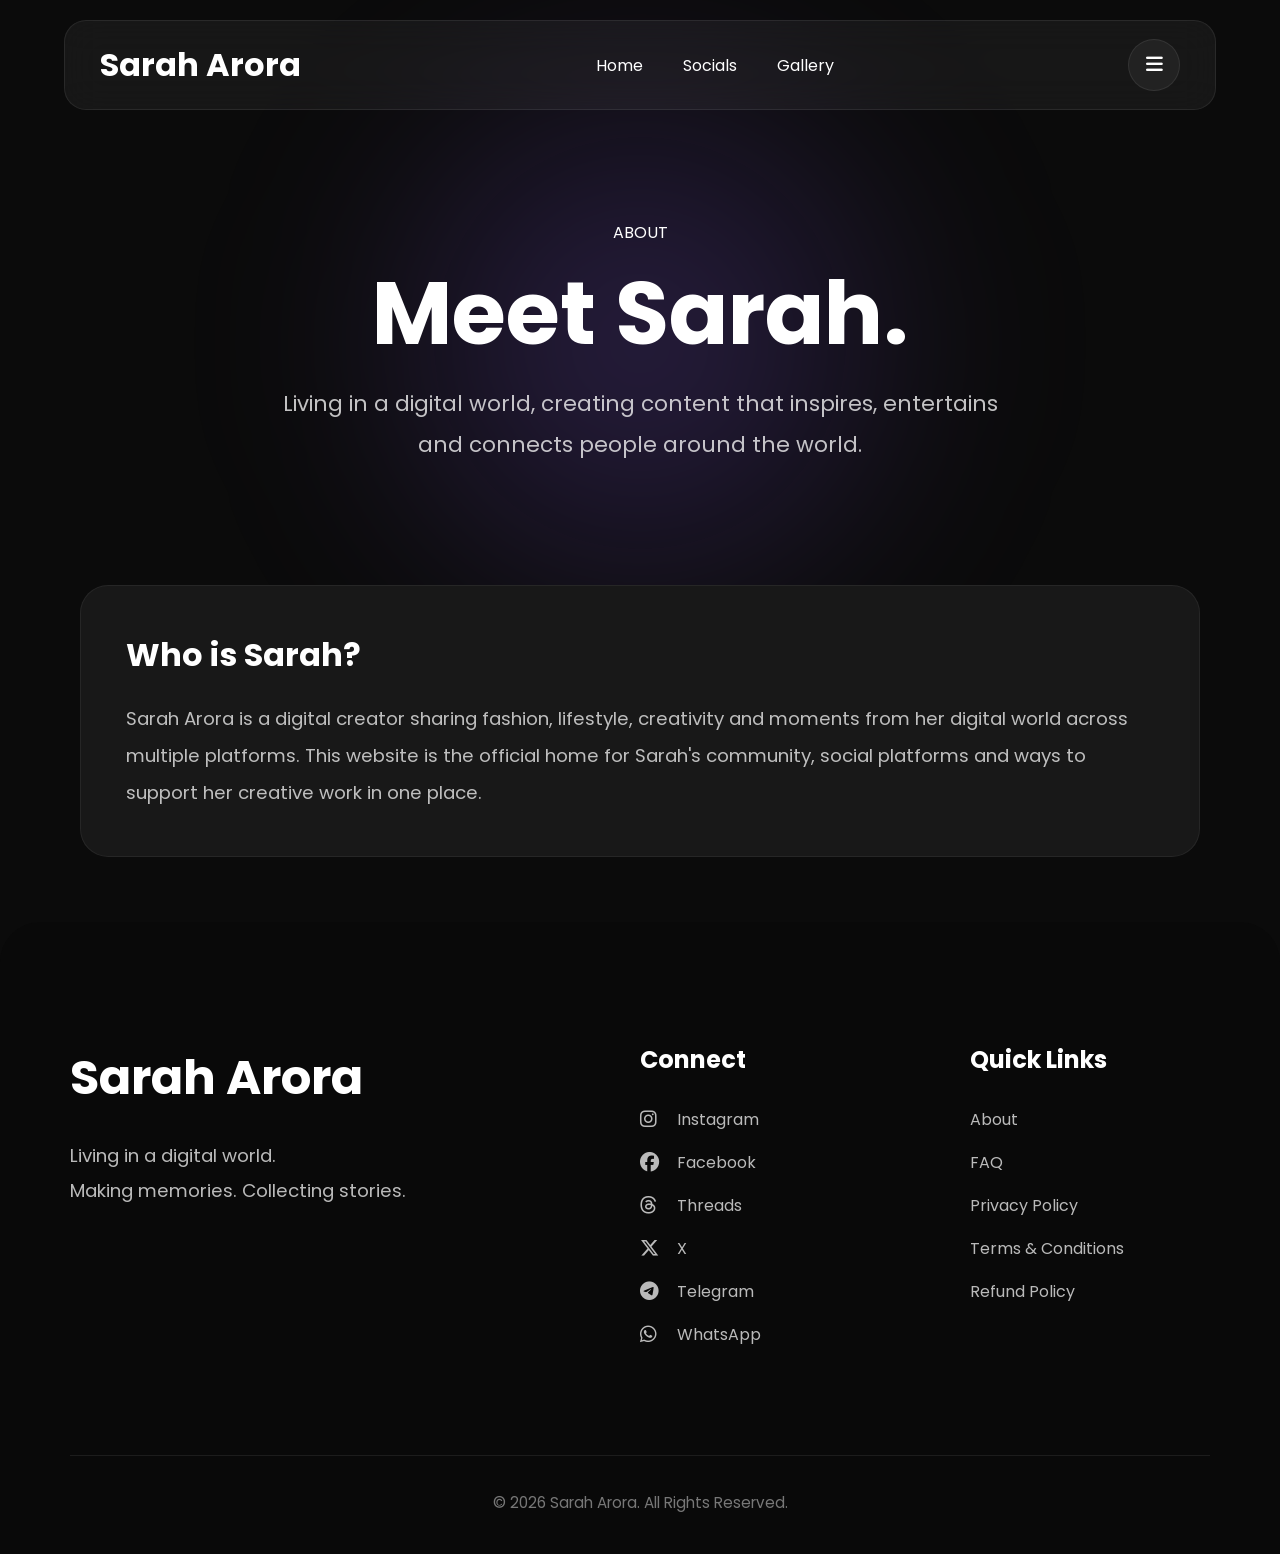
==== commit 9203ef6c: "Website 2.0" ====
--- a/pages/about.html
+++ b/pages/about.html
@@ -40,8 +40,6 @@
 
             <li><a href="../index.html#gallery">Gallery</a></li>
 
-            <li><a href="../index.html#membership">Membership</a></li>
-
         </ul>
 
         <div class="menu-wrapper">
@@ -74,7 +72,7 @@
 
                 <a href="https://x.com/SarahAroralaiz" target="_blank" rel="noopener noreferrer">X</a>
 
-                <a href="https://telegram.me/sarah_dazzling_public" target="_blank" rel="noopener noreferrer">Telegram</a>
+                <a href="https://t.me/sarah_dazzlingg" target="_blank" rel="noopener noreferrer">Telegram</a>
 
                 <a href="https://whatsapp.com/channel/0029Vb7tfOIId7nJnVP5ef2T" target="_blank" rel="noopener noreferrer">WhatsApp</a>
 
@@ -126,11 +124,10 @@
         <p>
 
             Sarah Arora is a digital creator sharing fashion, lifestyle,
-            creativity and exclusive content across multiple platforms.
+            creativity and moments from her digital world across multiple platforms.
 
             This website is the official home for Sarah's community,
-            bringing together exclusive memberships,
-            social platforms and premium experiences in one place.
+            social platforms and ways to support her creative work in one place.
 
             
         </p>
@@ -192,7 +189,7 @@
                 X
             </a>
 
-            <a href="https://telegram.me/sarah_dazzling_public"
+            <a href="https://t.me/sarah_dazzlingg"
                 target="_blank"
                 rel="noopener noreferrer">
                 <i class="fa-brands fa-telegram"></i>
@@ -230,8 +227,8 @@
 
     <div class="footer-bottom">
 
-        © 2026 Sarah Arora. All Rights Reserved.<br>
-        This website is owned and operated by Akhil Joshy (akhildisney@gmail.com).
+        © 2026 Sarah Arora. All Rights Reserved.
+        
         
 
     </div>
